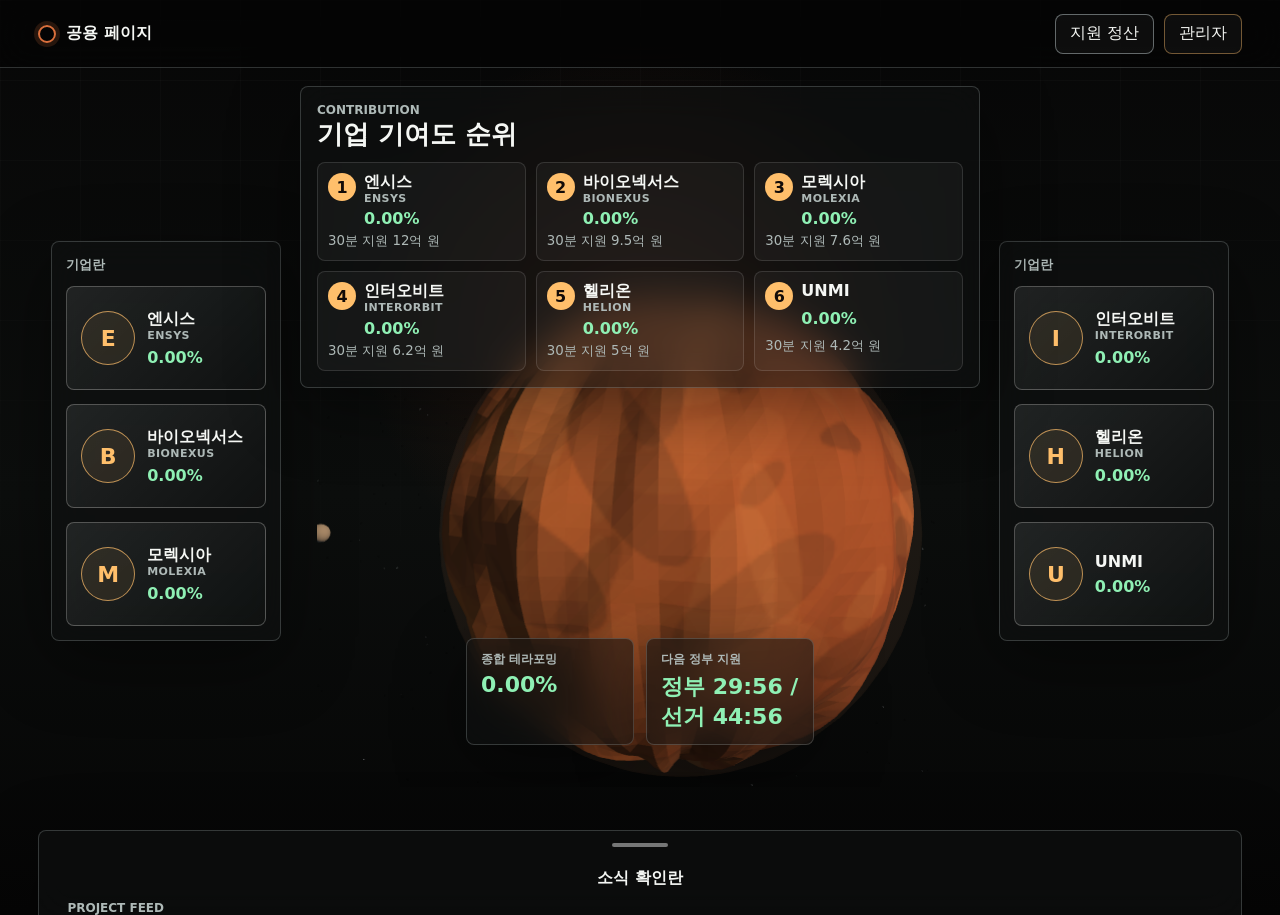
==== index.html @ 5e3fda95 "Add files via upload" ====
<!doctype html>
<html lang="ko">
  <head>
    <meta charset="utf-8" />
    <meta name="viewport" content="width=device-width, initial-scale=1" />
    <title>공용 페이지 | Mars Terraforming Commons</title>
    <link rel="icon" href="data:image/svg+xml,%3Csvg xmlns='http://www.w3.org/2000/svg' viewBox='0 0 64 64'%3E%3Ccircle cx='32' cy='32' r='22' fill='%23d96f3c'/%3E%3Ccircle cx='24' cy='24' r='5' fill='%235f241b' opacity='.8'/%3E%3Ccircle cx='42' cy='38' r='7' fill='%239d3e22' opacity='.75'/%3E%3C/svg%3E" />
    <link rel="stylesheet" href="./css/styles.css?v=9" />
    <script type="importmap">
      {
        "imports": {
          "three": "./vendor/three.module.js"
        }
      }
    </script>
  </head>
  <body class="public-page">
    <header class="top-bar">
      <a class="brand" href="./index.html" aria-label="공용 페이지로 이동">
        <span class="brand-mark"></span>
        <span>공용 페이지</span>
      </a>
      <div class="top-actions">
        <button class="ghost-button" id="settleGrantsButton" type="button">지원 정산</button>
        <a class="ghost-link admin-entry-link" href="./admin.html">관리자</a>
      </div>
    </header>

    <main class="public-shell">
      <section class="ranking-panel" aria-labelledby="rankingTitle">
        <div class="section-kicker">Contribution</div>
        <h1 id="rankingTitle">기업 기여도 순위</h1>
        <ol class="ranking-list" id="rankingList"></ol>
      </section>

      <aside class="company-rail company-rail-left" aria-label="왼쪽 기업란">
        <div class="rail-title">기업란</div>
        <div class="company-stack" id="leftCompanies"></div>
      </aside>

      <section class="mars-stage" aria-label="화성 3D 공전 화면">
        <canvas id="marsCanvas"></canvas>
        <div class="mars-readout" aria-live="polite">
          <div>
            <span>종합 테라포밍</span>
            <strong id="globalTerraforming">0.00%</strong>
          </div>
          <div>
            <span>다음 정부 지원</span>
            <strong id="nextGrantCountdown">30:00</strong>
          </div>
        </div>
      </section>

      <aside class="company-rail company-rail-right" aria-label="오른쪽 기업란">
        <div class="rail-title">기업란</div>
        <div class="company-stack" id="rightCompanies"></div>
      </aside>
    </main>

    <section class="news-drawer" id="newsDrawer" aria-expanded="false">
      <button class="drawer-handle" id="newsHandle" type="button" aria-controls="projectFeed">
        <span class="handle-line"></span>
        <span>소식 확인란</span>
      </button>
      <div class="news-body">
        <div class="news-heading">
          <div>
            <div class="section-kicker">Project Feed</div>
            <h2>시간대별 프로젝트</h2>
          </div>
          <span id="projectCount">0개</span>
        </div>
        <div class="project-feed" id="projectFeed"></div>
      </div>
    </section>

    <script type="module" src="./js/publicPage.js?v=23"></script>
  </body>
</html>
---- css/styles.css ----
:root {
  --bg: #050505;
  --panel: rgba(16, 18, 18, 0.58);
  --panel-strong: rgba(22, 24, 24, 0.86);
  --line: rgba(218, 232, 234, 0.2);
  --line-strong: rgba(218, 232, 234, 0.42);
  --text: #f5f7f4;
  --muted: #aeb9b7;
  --rust: #d96f3c;
  --amber: #ffbf6b;
  --cyan: #7dd8ff;
  --mint: #8ff0b4;
  --danger: #ff786f;
  --shadow: 0 20px 70px rgba(0, 0, 0, 0.44);
  color-scheme: dark;
  font-family:
    Inter, ui-sans-serif, system-ui, -apple-system, BlinkMacSystemFont, "Segoe UI", sans-serif;
}

* {
  box-sizing: border-box;
}

body {
  margin: 0;
  min-height: 100vh;
  color: var(--text);
  background:
    radial-gradient(circle at 50% 35%, rgba(169, 73, 36, 0.22), transparent 32%),
    linear-gradient(180deg, #070707 0%, #0c0e0d 54%, #050505 100%);
  overflow-x: hidden;
}

body::before {
  position: fixed;
  inset: 0;
  z-index: -1;
  pointer-events: none;
  content: "";
  background-image:
    linear-gradient(rgba(255, 255, 255, 0.04) 1px, transparent 1px),
    linear-gradient(90deg, rgba(255, 255, 255, 0.035) 1px, transparent 1px);
  background-size: 80px 80px;
  mask-image: linear-gradient(180deg, rgba(0, 0, 0, 0.65), transparent 80%);
}

a {
  color: inherit;
  text-decoration: none;
}

button,
input,
select,
textarea {
  font: inherit;
}

button {
  cursor: pointer;
}

.top-bar {
  position: fixed;
  top: 0;
  left: 0;
  right: 0;
  z-index: 30;
  display: flex;
  align-items: center;
  justify-content: space-between;
  height: 68px;
  padding: 0 clamp(18px, 3vw, 40px);
  border-bottom: 1px solid var(--line);
  background: rgba(5, 5, 5, 0.72);
  backdrop-filter: blur(18px);
}

.brand {
  display: inline-flex;
  align-items: center;
  gap: 10px;
  font-size: 16px;
  font-weight: 800;
  letter-spacing: 0;
}

.brand-mark {
  width: 18px;
  height: 18px;
  border: 2px solid var(--rust);
  border-radius: 50%;
  box-shadow: 0 0 0 4px rgba(217, 111, 60, 0.16);
}

.top-actions {
  display: flex;
  align-items: center;
  gap: 10px;
}

.ghost-button,
.ghost-link,
.primary-button {
  min-height: 40px;
  border-radius: 8px;
  padding: 0 14px;
  color: var(--text);
  border: 1px solid var(--line-strong);
  background: rgba(255, 255, 255, 0.04);
}

.ghost-link {
  display: inline-flex;
  align-items: center;
}

.primary-button {
  border-color: rgba(125, 216, 255, 0.56);
  color: #06100f;
  background: linear-gradient(135deg, var(--mint), var(--cyan));
  font-weight: 800;
}

.bonus-banner {
  margin: 10px 0 14px;
  padding: 12px 14px;
  border: 1px solid rgba(143, 240, 180, 0.38);
  border-radius: 8px;
  color: var(--mint);
  background: rgba(143, 240, 180, 0.08);
  font-weight: 800;
}

.admin-entry-link {
  border-color: rgba(255, 191, 107, 0.42);
}

.public-shell {
  position: relative;
  display: grid;
  grid-template-columns: minmax(170px, 230px) minmax(320px, 1fr) minmax(170px, 230px);
  gap: clamp(18px, 3vw, 36px);
  min-height: 100vh;
  padding: 96px clamp(16px, 4vw, 56px) 128px;
}

.mars-stage {
  position: relative;
  min-height: calc(100vh - 210px);
  overflow: hidden;
}

#marsCanvas {
  display: block;
  width: 100%;
  height: 100%;
  min-height: 560px;
}

.mars-readout {
  position: absolute;
  left: 50%;
  bottom: 42px;
  display: flex;
  gap: 12px;
  transform: translateX(-50%);
}

.mars-readout div,
.ranking-panel,
.company-rail,
.news-drawer,
.profile-panel,
.project-panel,
.promotion-panel,
.history-panel,
.evaluation-card,
.decision-card {
  border: 1px solid var(--line);
  background: var(--panel);
  box-shadow: var(--shadow);
  backdrop-filter: blur(18px);
}

.mars-readout div {
  min-width: 168px;
  border-radius: 8px;
  padding: 12px 14px;
}

.mars-readout span,
.section-kicker,
dt,
.project-form span,
.compact-label span {
  display: block;
  color: var(--muted);
  font-size: 12px;
  font-weight: 800;
  text-transform: uppercase;
  letter-spacing: 0;
}

.mars-readout strong {
  display: block;
  margin-top: 4px;
  color: var(--mint);
  font-size: 22px;
}

.ranking-panel {
  position: absolute;
  top: 86px;
  left: 50%;
  z-index: 3;
  width: min(680px, calc(100vw - 38px));
  border-radius: 8px;
  padding: 16px;
  transform: translateX(-50%);
}

.ranking-panel h1,
.news-heading h2,
.panel-heading h2,
.profile-copy h1 {
  margin: 3px 0 0;
  font-size: clamp(21px, 2vw, 28px);
  line-height: 1.1;
}

.ranking-list {
  display: grid;
  grid-template-columns: repeat(3, minmax(0, 1fr));
  gap: 10px;
  padding: 0;
  margin: 14px 0 0;
  list-style: none;
}

.ranking-list li {
  display: grid;
  grid-template-columns: auto 1fr;
  gap: 4px 8px;
  min-height: 74px;
  padding: 10px;
  border: 1px solid rgba(255, 255, 255, 0.12);
  border-radius: 8px;
  background: rgba(255, 255, 255, 0.04);
}

.rank-number {
  display: grid;
  grid-row: span 2;
  place-items: center;
  width: 28px;
  height: 28px;
  border-radius: 50%;
  color: #120b08;
  background: var(--amber);
  font-weight: 900;
}

.rank-name {
  min-width: 0;
  font-weight: 800;
}

.company-name-stack {
  display: grid;
  gap: 2px;
  min-width: 0;
  line-height: 1.12;
}

.company-name-ko,
.company-name-en {
  display: block;
  min-width: 0;
  overflow-wrap: anywhere;
}

.company-name-ko {
  color: var(--text);
  font-weight: 900;
}

.company-name-en {
  color: var(--muted);
  font-size: 11px;
  font-weight: 800;
  letter-spacing: 0.04em;
}

.ranking-list strong {
  color: var(--mint);
}

.ranking-list small {
  grid-column: 1 / -1;
  color: var(--muted);
}

.company-rail {
  align-self: center;
  border-radius: 8px;
  padding: 14px;
}

.rail-title {
  margin-bottom: 12px;
  color: var(--muted);
  font-size: 13px;
  font-weight: 900;
}

.company-stack {
  display: grid;
  gap: 14px;
}

.company-card {
  display: grid;
  grid-template-columns: 54px 1fr;
  gap: 12px;
  align-items: center;
  min-height: 104px;
  padding: 14px;
  border: 1px solid rgba(245, 247, 244, 0.26);
  border-radius: 8px;
  background:
    linear-gradient(135deg, rgba(255, 255, 255, 0.09), rgba(255, 255, 255, 0.015)),
    rgba(12, 13, 13, 0.32);
  transition:
    transform 180ms ease,
    border-color 180ms ease,
    background 180ms ease;
}

.company-card:hover,
.company-card:focus-visible {
  border-color: rgba(125, 216, 255, 0.7);
  background: rgba(125, 216, 255, 0.1);
  transform: translateY(-2px);
}

.company-card-mark,
.company-logo {
  display: grid;
  place-items: center;
  border: 1px solid rgba(255, 191, 107, 0.7);
  color: var(--amber);
  background: rgba(255, 191, 107, 0.08);
  font-weight: 900;
}

.company-card-mark {
  width: 54px;
  height: 54px;
  border-radius: 50%;
  font-size: 22px;
}

.company-card strong {
  margin-bottom: 6px;
}

.company-card em {
  display: block;
  color: var(--mint);
  font-style: normal;
  font-weight: 800;
}

.feed-company-name .company-name-stack,
.feed-company-name .company-name-ko,
.feed-company-name .company-name-en {
  display: inline;
}

.news-drawer {
  position: fixed;
  left: clamp(12px, 3vw, 40px);
  right: clamp(12px, 3vw, 40px);
  bottom: 0;
  z-index: 35;
  height: min(62vh, 620px);
  border-bottom: 0;
  border-radius: 8px 8px 0 0;
  transform: translateY(calc(100% - 70px));
  transition: transform 260ms ease;
}

.news-drawer.is-open {
  transform: translateY(0);
}

.drawer-handle {
  display: grid;
  place-items: center;
  width: 100%;
  height: 70px;
  border: 0;
  color: var(--text);
  background: transparent;
  font-weight: 900;
}

.handle-line {
  width: 56px;
  height: 4px;
  border-radius: 999px;
  background: rgba(255, 255, 255, 0.44);
}

.news-body {
  height: calc(100% - 70px);
  overflow: auto;
  padding: 0 clamp(16px, 3vw, 28px) 26px;
}

.news-heading,
.panel-heading {
  display: flex;
  align-items: center;
  justify-content: space-between;
  gap: 16px;
  margin-bottom: 16px;
}

.news-heading span,
#saveStatus {
  color: var(--cyan);
  font-weight: 900;
}

.project-feed {
  display: grid;
  gap: 10px;
}

.feed-item,
.history-item {
  display: grid;
  grid-template-columns: 92px 1fr minmax(220px, 0.45fr);
  gap: 14px;
  align-items: center;
  padding: 14px;
  border: 1px solid rgba(255, 255, 255, 0.12);
  border-radius: 8px;
  background: rgba(255, 255, 255, 0.045);
}

.feed-item time,
.history-item time {
  color: var(--amber);
  font-weight: 900;
}

.feed-item h3,
.history-item h3 {
  margin: 0 0 4px;
  font-size: 17px;
}

.feed-item p,
.history-item p,
.profile-copy p,
.ai-judgement,
.global-note {
  margin: 0;
  color: var(--muted);
  line-height: 1.55;
}

.feed-item dl,
.history-item dl {
  display: grid;
  grid-template-columns: repeat(2, minmax(0, 1fr));
  gap: 8px;
  margin: 0;
}

.feed-item dd,
.history-item dd,
.stat-grid dd {
  margin: 4px 0 0;
  color: var(--text);
  font-weight: 900;
}

.detail-shell {
  display: grid;
  grid-template-columns: minmax(220px, 0.78fr) minmax(420px, 1.45fr) minmax(260px, 0.9fr);
  grid-template-areas:
    "profile project promotion"
    "history history history";
  gap: 20px;
  min-height: 100vh;
  padding: 96px clamp(16px, 3vw, 40px) 40px;
}

.profile-panel,
.project-panel,
.promotion-panel,
.history-panel {
  border-radius: 8px;
  padding: 20px;
}

.profile-panel {
  grid-area: profile;
}

.project-panel {
  grid-area: project;
}

.promotion-panel {
  grid-area: promotion;
}

.history-panel {
  grid-area: history;
}

.company-logo {
  width: 86px;
  height: 86px;
  margin-bottom: 18px;
  border-radius: 50%;
  font-size: 34px;
}

.stat-grid {
  display: grid;
  grid-template-columns: 1fr;
  gap: 12px;
  margin: 22px 0 0;
}

.stat-grid div,
.funding-summary,
.target-row,
.age-row {
  padding: 12px;
  border: 1px solid rgba(255, 255, 255, 0.1);
  border-radius: 8px;
  background: rgba(255, 255, 255, 0.04);
}

.project-form {
  display: grid;
  grid-template-columns: repeat(2, minmax(0, 1fr));
  gap: 14px;
}

.project-form label,
.compact-label {
  display: grid;
  gap: 7px;
}

.full-row {
  grid-column: 1 / -1;
}

input,
select,
textarea {
  width: 100%;
  border: 1px solid var(--line);
  border-radius: 8px;
  padding: 12px;
  color: var(--text);
  background: rgba(0, 0, 0, 0.26);
  outline: none;
}

textarea {
  resize: vertical;
}

input:focus,
select:focus,
textarea:focus {
  border-color: rgba(125, 216, 255, 0.75);
  box-shadow: 0 0 0 3px rgba(125, 216, 255, 0.12);
}

.evaluation-card,
.decision-card {
  margin-top: 16px;
  border-radius: 8px;
  padding: 16px;
}

.evaluation-grid {
  display: grid;
  grid-template-columns: repeat(auto-fit, minmax(128px, 1fr));
  gap: 10px;
  margin-bottom: 14px;
}

.evaluation-label {
  margin-bottom: 10px;
  color: var(--cyan);
  font-size: 13px;
  font-weight: 900;
}

.evaluation-grid div {
  padding: 12px;
  border-radius: 8px;
  background: rgba(255, 255, 255, 0.05);
}

.evaluation-grid span {
  color: var(--muted);
  font-size: 12px;
  font-weight: 800;
}

.evaluation-grid strong {
  display: block;
  margin-top: 5px;
  color: var(--mint);
  font-size: 20px;
}

strong.impact-value.impact-positive,
dd.impact-value.impact-positive {
  color: var(--mint);
}

strong.impact-value.impact-negative,
dd.impact-value.impact-negative {
  color: var(--danger);
}

strong.impact-value.impact-neutral,
dd.impact-value.impact-neutral {
  color: var(--muted);
}

.risk-value {
  color: var(--danger);
}

.method-assessment {
  display: grid;
  grid-template-columns: repeat(2, minmax(0, 1fr));
  gap: 10px;
  margin-bottom: 12px;
}

.method-assessment div,
.project-breakdown p {
  border: 1px solid rgba(255, 255, 255, 0.08);
  border-radius: 8px;
  background: rgba(255, 255, 255, 0.035);
}

.method-assessment div {
  padding: 10px 12px;
}

.method-assessment span,
.project-breakdown strong {
  display: block;
  color: var(--muted);
  font-size: 12px;
  font-weight: 900;
}

.method-assessment strong {
  display: block;
  margin-top: 4px;
  color: var(--mint);
}

.project-breakdown {
  display: grid;
  gap: 7px;
  margin-top: 10px;
}

.project-breakdown p {
  margin: 0;
  padding: 9px 10px;
  color: var(--text);
}

.outcome-banner {
  margin-bottom: 12px;
  padding: 10px 12px;
  border: 1px solid rgba(143, 240, 180, 0.32);
  border-radius: 8px;
  color: var(--mint);
  background: rgba(143, 240, 180, 0.07);
  font-weight: 900;
}

.outcome-banner.project-failed {
  border-color: rgba(255, 120, 111, 0.42);
  color: var(--danger);
  background: rgba(255, 120, 111, 0.08);
}

.project-outcome-text {
  display: inline-block;
  margin-bottom: 4px;
  color: var(--mint);
  font-size: 13px;
}

.project-failed {
  border-color: rgba(255, 120, 111, 0.5);
}

.project-failed h3,
.project-failed .project-outcome-text {
  color: var(--danger);
}

.project-failed p {
  color: #ffc0bb;
}

.evaluation-grid .is-negative strong,
.target-row.is-negative strong {
  color: var(--danger);
}

.target-row.is-negative {
  border-color: rgba(255, 120, 111, 0.28);
  background: rgba(255, 120, 111, 0.06);
}

.target-row.is-neutral strong {
  color: var(--muted);
}

.targets-list {
  display: grid;
  gap: 8px;
  margin-top: 16px;
}

.target-row,
.age-row {
  display: grid;
  grid-template-columns: 1fr 1.2fr auto;
  gap: 12px;
  align-items: center;
}

.target-row em,
.age-row em {
  color: var(--muted);
  font-style: normal;
}

.target-row strong,
.age-row strong,
.age-total {
  color: var(--mint);
}

.target-head,
.age-head {
  background: rgba(125, 216, 255, 0.08);
  font-weight: 900;
}

.global-note {
  margin-top: 12px;
}

.decision-card {
  display: flex;
  align-items: center;
  justify-content: space-between;
  gap: 16px;
  border-color: rgba(255, 120, 111, 0.48);
}

.decision-card h3 {
  margin: 0 0 6px;
  color: var(--danger);
}

.decision-actions {
  display: flex;
  gap: 8px;
  flex-shrink: 0;
}

.danger-button {
  border-color: rgba(255, 120, 111, 0.55);
  color: var(--danger);
}

.danger-primary {
  border-color: rgba(255, 120, 111, 0.7);
  background: linear-gradient(135deg, #ffb1a9, #ff786f);
}

.is-hidden {
  display: none;
}

.funding-summary {
  display: flex;
  justify-content: space-between;
  gap: 12px;
  margin-bottom: 14px;
}

.funding-summary strong {
  color: var(--amber);
}

.promotion-panel .primary-button {
  width: 100%;
  margin: 12px 0;
}

.collaboration-box {
  display: grid;
  gap: 12px;
  margin-top: 20px;
  padding-top: 18px;
  border-top: 1px solid rgba(255, 255, 255, 0.12);
}

.politics-box {
  display: grid;
  gap: 12px;
  margin-top: 20px;
  padding-top: 18px;
  border-top: 1px solid rgba(255, 255, 255, 0.12);
}

.compact-heading {
  margin-bottom: 0;
}

.collaboration-form,
.offer-list,
.seat-list,
.government-actions {
  display: grid;
  gap: 10px;
}

.collaboration-summary,
.offer-item,
.politics-summary div,
.seat-row {
  padding: 12px;
  border: 1px solid rgba(255, 255, 255, 0.1);
  border-radius: 8px;
  background: rgba(255, 255, 255, 0.04);
}

.politics-summary {
  display: grid;
  grid-template-columns: repeat(2, minmax(0, 1fr));
  gap: 8px;
}

.politics-summary span,
.seat-row span,
.seat-row em {
  color: var(--muted);
}

.politics-summary strong,
.seat-row strong {
  display: block;
  margin-top: 4px;
  color: var(--mint);
}

.seat-row {
  display: grid;
  grid-template-columns: 1fr auto auto;
  gap: 8px;
  align-items: center;
}

.seat-row em {
  font-style: normal;
}

.power-map {
  display: grid;
  gap: 10px;
  padding: 12px;
  border: 1px solid rgba(125, 216, 255, 0.18);
  border-radius: 8px;
  background: rgba(125, 216, 255, 0.045);
}

.power-map-head {
  display: flex;
  align-items: center;
  justify-content: space-between;
  gap: 10px;
}

.power-map-head span {
  color: var(--muted);
  font-size: 12px;
  font-weight: 900;
}

.power-map-head strong {
  color: var(--cyan);
}

.power-map-grid {
  display: grid;
  grid-template-columns: repeat(10, minmax(0, 1fr));
  gap: 4px;
}

.power-seat,
.power-dot {
  display: block;
  border: 1px solid rgba(255, 255, 255, 0.16);
  border-radius: 3px;
  background: rgba(255, 255, 255, 0.12);
}

.power-seat {
  aspect-ratio: 1;
  min-width: 0;
}

.power-dot {
  width: 12px;
  height: 12px;
  flex: 0 0 auto;
}

.power-seat-1 {
  background: #7dd8ff;
}

.power-seat-2 {
  background: #8ff0b4;
}

.power-seat-3 {
  background: #ffbf6b;
}

.power-seat-4 {
  background: #ff786f;
}

.power-seat-5 {
  background: #d7f36b;
}

.power-seat-6 {
  background: #b7a8ff;
}

.power-seat-independent {
  background: rgba(255, 255, 255, 0.28);
}

.power-seat-empty {
  background: rgba(255, 255, 255, 0.06);
}

.power-map-legend {
  display: grid;
  gap: 7px;
}

.power-legend-row {
  display: flex;
  align-items: center;
  gap: 7px;
  min-width: 0;
  color: var(--muted);
  font-size: 12px;
}

.power-legend-row strong {
  color: var(--text);
}

.power-legend-row small {
  margin-left: auto;
  color: var(--muted);
}

.power-badge {
  border-radius: 999px;
  padding: 3px 7px;
  font-size: 11px;
  font-style: normal;
  font-weight: 900;
}

.chair-badge {
  color: #120b08;
  background: var(--amber);
}

.vice-badge {
  color: #041110;
  background: var(--cyan);
}

.collaboration-summary strong,
.offer-item strong {
  display: block;
  margin-bottom: 5px;
  color: var(--mint);
}

.collaboration-summary span,
.offer-item span {
  color: var(--muted);
  line-height: 1.45;
}

.offer-item.accepted strong {
  color: var(--cyan);
}

.offer-item.declined strong,
.offer-item.failed strong {
  color: var(--danger);
}

.offer-actions {
  display: grid;
  grid-template-columns: 1fr 1fr;
  gap: 8px;
  margin-top: 10px;
}

.small-empty {
  min-height: 72px;
}

.age-table {
  display: grid;
  gap: 8px;
}

.age-total {
  padding: 12px 2px 0;
  font-weight: 900;
  text-align: right;
}

.project-history {
  display: grid;
  gap: 10px;
}

.empty-state {
  display: grid;
  min-height: 120px;
  place-items: center;
  padding: 20px;
  border: 1px dashed rgba(255, 255, 255, 0.2);
  border-radius: 8px;
  color: var(--muted);
  text-align: center;
}

.admin-shell {
  min-height: 100vh;
  padding: 104px clamp(16px, 4vw, 56px) 44px;
}

.admin-login-panel,
.admin-dashboard,
.admin-company-card,
.admin-reset-panel {
  border: 1px solid var(--line);
  border-radius: 8px;
  background: var(--panel);
  box-shadow: var(--shadow);
  backdrop-filter: blur(18px);
}

.admin-login-panel {
  width: min(520px, 100%);
  margin: 12vh auto 0;
  padding: 24px;
}

.admin-login-panel h1,
.admin-dashboard-heading h1,
.admin-reset-panel h2 {
  margin: 4px 0 18px;
  line-height: 1.1;
}

.admin-login-form {
  display: grid;
  gap: 14px;
}

.admin-login-form label {
  display: grid;
  gap: 8px;
}

.admin-login-form span {
  color: var(--muted);
  font-size: 12px;
  font-weight: 800;
}

.admin-message {
  min-height: 24px;
  margin: 12px 0 0;
  color: var(--danger);
}

.admin-dashboard {
  padding: 22px;
}

.admin-dashboard-heading {
  display: flex;
  align-items: center;
  justify-content: space-between;
  gap: 16px;
  margin-bottom: 18px;
}

.admin-summary {
  display: grid;
  grid-template-columns: repeat(3, minmax(0, 1fr));
  gap: 12px;
  margin-bottom: 18px;
}

.admin-summary div,
.admin-company-stats div {
  padding: 12px;
  border: 1px solid rgba(255, 255, 255, 0.1);
  border-radius: 8px;
  background: rgba(255, 255, 255, 0.045);
}

.admin-summary span {
  display: block;
  color: var(--muted);
  font-size: 12px;
  font-weight: 800;
}

.admin-summary strong {
  display: block;
  margin-top: 5px;
  color: var(--mint);
  font-size: 22px;
}

.admin-company-list {
  display: grid;
  gap: 14px;
}

.admin-company-card {
  padding: 18px;
}

.admin-company-head {
  display: flex;
  align-items: center;
  gap: 14px;
  margin-bottom: 14px;
}

.admin-company-head h2 {
  margin: 0 0 4px;
}

.admin-company-head p,
.admin-project-item p,
.admin-reset-panel p {
  margin: 0;
  color: var(--muted);
  line-height: 1.55;
}

.admin-company-stats {
  display: grid;
  grid-template-columns: repeat(4, minmax(0, 1fr));
  gap: 10px;
  margin: 0 0 14px;
}

.admin-project-list {
  display: grid;
  gap: 10px;
}

.admin-project-item {
  display: grid;
  grid-template-columns: minmax(220px, 1fr) minmax(360px, 0.9fr);
  gap: 12px 18px;
  padding: 14px;
  border: 1px solid rgba(255, 255, 255, 0.12);
  border-radius: 8px;
  background: rgba(255, 255, 255, 0.04);
}

.admin-project-item time {
  color: var(--amber);
  font-weight: 900;
}

.admin-project-item h3 {
  margin: 5px 0 4px;
}

.admin-project-item dl {
  display: grid;
  grid-template-columns: repeat(4, minmax(0, 1fr));
  gap: 8px;
  margin: 0;
}

.admin-project-item dd {
  margin: 4px 0 0;
  font-weight: 900;
}

.admin-project-effect {
  grid-column: 1 / -1;
}

.admin-reset-panel {
  display: grid;
  grid-template-columns: 1fr auto;
  gap: 16px;
  align-items: center;
  margin-top: 18px;
  padding: 18px;
  border-color: rgba(255, 120, 111, 0.28);
}

.admin-confirm {
  grid-column: 1 / -1;
  display: flex;
  align-items: center;
  justify-content: space-between;
  gap: 16px;
  padding: 14px;
  border: 1px solid rgba(255, 120, 111, 0.38);
  border-radius: 8px;
  background: rgba(255, 120, 111, 0.07);
}

.admin-dashboard.is-hidden,
.admin-confirm.is-hidden,
.admin-login-panel.is-hidden {
  display: none;
}

@media (max-width: 1080px) {
  .public-shell {
    grid-template-columns: 1fr;
    padding-bottom: 150px;
  }

  .company-rail {
    align-self: stretch;
  }

  .company-stack {
    grid-template-columns: repeat(3, minmax(0, 1fr));
  }

  .company-rail-left {
    order: 2;
  }

  .mars-stage {
    order: 1;
    min-height: 620px;
  }

  .company-rail-right {
    order: 3;
  }

  .detail-shell {
    grid-template-columns: 1fr 1fr;
    grid-template-areas:
      "profile promotion"
      "project project"
      "history history";
  }

  .admin-company-stats,
  .admin-summary,
  .admin-project-item dl {
    grid-template-columns: repeat(2, minmax(0, 1fr));
  }

  .admin-project-item {
    grid-template-columns: 1fr;
  }
}

@media (max-width: 760px) {
  .top-bar {
    height: auto;
    min-height: 66px;
    gap: 10px;
    padding-top: 10px;
    padding-bottom: 10px;
  }

  .top-actions {
    flex-wrap: wrap;
    justify-content: flex-end;
  }

  .ranking-panel {
    top: 88px;
  }

  .ranking-list,
  .company-stack,
  .evaluation-grid,
  .project-form {
    grid-template-columns: 1fr;
  }

  .public-shell {
    padding-top: 112px;
  }

  .mars-stage {
    min-height: 560px;
  }

  #marsCanvas {
    min-height: 520px;
  }

  .mars-readout {
    width: calc(100% - 20px);
    flex-direction: column;
    bottom: 24px;
  }

  .feed-item,
  .history-item {
    grid-template-columns: 1fr;
  }

  .feed-item dl,
  .history-item dl {
    grid-template-columns: 1fr 1fr;
  }

  .detail-shell {
    grid-template-columns: 1fr;
    grid-template-areas:
      "profile"
      "project"
      "promotion"
      "history";
    padding-top: 112px;
  }

  .target-row,
  .age-row {
    grid-template-columns: 1fr;
  }

  .decision-card {
    align-items: stretch;
    flex-direction: column;
  }

  .decision-actions {
    flex-direction: column;
  }

  .admin-dashboard-heading,
  .admin-reset-panel,
  .admin-confirm {
    align-items: stretch;
    grid-template-columns: 1fr;
    flex-direction: column;
  }

  .admin-summary,
  .admin-company-stats,
  .admin-project-item dl {
    grid-template-columns: 1fr;
  }
}
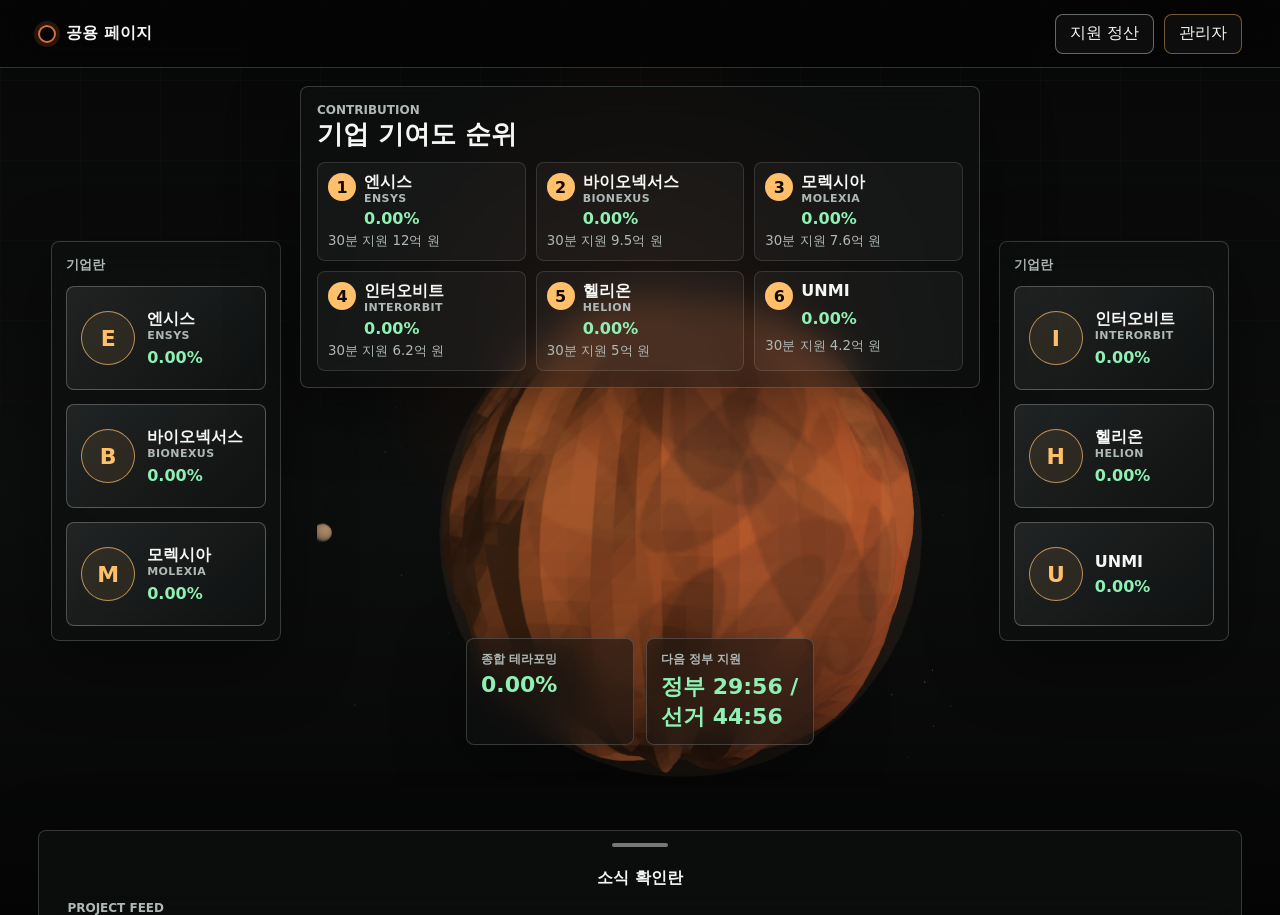
==== commit ba96012c: "Add files via upload" ====
--- a/index.html
+++ b/index.html
@@ -5,7 +5,7 @@
     <meta name="viewport" content="width=device-width, initial-scale=1" />
     <title>공용 페이지 | Mars Terraforming Commons</title>
     <link rel="icon" href="data:image/svg+xml,%3Csvg xmlns='http://www.w3.org/2000/svg' viewBox='0 0 64 64'%3E%3Ccircle cx='32' cy='32' r='22' fill='%23d96f3c'/%3E%3Ccircle cx='24' cy='24' r='5' fill='%235f241b' opacity='.8'/%3E%3Ccircle cx='42' cy='38' r='7' fill='%239d3e22' opacity='.75'/%3E%3C/svg%3E" />
-    <link rel="stylesheet" href="./css/styles.css?v=9" />
+    <link rel="stylesheet" href="./css/styles.css?v=14" />
     <script type="importmap">
       {
         "imports": {
@@ -75,6 +75,6 @@
       </div>
     </section>
 
-    <script type="module" src="./js/publicPage.js?v=23"></script>
+    <script type="module" src="./js/publicPage.js?v=29"></script>
   </body>
 </html>
--- a/css/styles.css
+++ b/css/styles.css
@@ -76,6 +76,38 @@
   backdrop-filter: blur(18px);
 }
 
+.cute-heeju-banner {
+  position: fixed;
+  top: 0;
+  left: 0;
+  right: 0;
+  z-index: 40;
+  display: grid;
+  place-items: center;
+  min-height: 34px;
+  border-bottom: 1px solid rgba(255, 191, 107, 0.42);
+  color: #120b08;
+  background: linear-gradient(135deg, var(--amber), var(--mint));
+  font-weight: 900;
+}
+
+.has-cute-heeju-banner .top-bar {
+  top: 34px;
+}
+
+.has-cute-heeju-banner .public-shell,
+.has-cute-heeju-banner .detail-shell {
+  padding-top: calc(96px + 34px);
+}
+
+.has-cute-heeju-banner .admin-shell {
+  padding-top: calc(104px + 34px);
+}
+
+.has-cute-heeju-banner .ranking-panel {
+  top: calc(86px + 34px);
+}
+
 .brand {
   display: inline-flex;
   align-items: center;
@@ -451,6 +483,11 @@
   background: rgba(255, 255, 255, 0.045);
 }
 
+.pending-project {
+  border-color: rgba(255, 191, 107, 0.44);
+  background: rgba(255, 191, 107, 0.07);
+}
+
 .feed-item time,
 .history-item time {
   color: var(--amber);
@@ -747,6 +784,90 @@
   margin-top: 16px;
 }
 
+.resource-list {
+  display: grid;
+  gap: 8px;
+  margin: 16px 0;
+}
+
+.compact-resource-list {
+  margin: 12px 0 0;
+}
+
+.resource-row {
+  display: grid;
+  grid-template-columns: 1fr auto auto;
+  gap: 12px;
+  align-items: center;
+  padding: 10px 12px;
+  border: 1px solid rgba(255, 255, 255, 0.1);
+  border-radius: 8px;
+  background: rgba(255, 255, 255, 0.04);
+}
+
+.resource-row strong {
+  color: var(--mint);
+}
+
+.resource-row em {
+  color: var(--muted);
+  font-style: normal;
+}
+
+.resource-head {
+  background: rgba(125, 216, 255, 0.08);
+  font-weight: 900;
+}
+
+.resource-total {
+  color: var(--amber);
+  font-weight: 900;
+}
+
+.pending-resource-row {
+  display: grid;
+  grid-template-columns: 1fr minmax(220px, auto);
+  gap: 12px;
+  align-items: center;
+  padding: 12px;
+  border: 1px solid rgba(255, 255, 255, 0.11);
+  border-radius: 8px;
+  background: rgba(255, 255, 255, 0.04);
+}
+
+.pending-resource-row strong,
+.pending-resource-row span,
+.pending-resource-row small {
+  display: block;
+}
+
+.pending-resource-row span {
+  margin-top: 4px;
+  color: var(--muted);
+  font-size: 13px;
+}
+
+.pending-resource-row small {
+  margin-top: 6px;
+  color: var(--amber);
+  line-height: 1.45;
+}
+
+.resource-actions {
+  display: grid;
+  gap: 8px;
+}
+
+.resource-ready {
+  color: var(--mint);
+  font-weight: 900;
+  text-align: right;
+}
+
+.pending-action .primary-button {
+  width: 100%;
+}
+
 .target-row,
 .age-row {
   display: grid;
@@ -1141,6 +1262,12 @@
   margin-bottom: 18px;
 }
 
+.admin-top-actions {
+  display: flex;
+  align-items: center;
+  gap: 10px;
+}
+
 .admin-summary {
   display: grid;
   grid-template-columns: repeat(3, minmax(0, 1fr));
@@ -1271,6 +1398,176 @@
 .admin-confirm.is-hidden,
 .admin-login-panel.is-hidden {
   display: none;
+}
+
+.results-shell {
+  min-height: 100vh;
+  padding: 104px clamp(16px, 4vw, 56px) 48px;
+}
+
+.results-hero,
+.results-panel {
+  border: 1px solid var(--line);
+  border-radius: 8px;
+  background: var(--panel);
+  box-shadow: var(--shadow);
+  backdrop-filter: blur(18px);
+}
+
+.results-hero {
+  display: grid;
+  grid-template-columns: minmax(220px, 0.7fr) minmax(0, 1.3fr);
+  gap: 20px;
+  align-items: end;
+  padding: 24px;
+}
+
+.results-hero h1 {
+  margin: 4px 0 0;
+  font-size: clamp(30px, 4vw, 52px);
+  line-height: 1;
+}
+
+.results-summary,
+.politics-result-summary {
+  display: grid;
+  grid-template-columns: repeat(auto-fit, minmax(150px, 1fr));
+  gap: 10px;
+}
+
+.results-summary div,
+.politics-result-summary div,
+.final-rank-card,
+.result-project-card,
+.politics-chart-row {
+  border: 1px solid rgba(255, 255, 255, 0.11);
+  border-radius: 8px;
+  background: rgba(255, 255, 255, 0.045);
+}
+
+.results-summary div,
+.politics-result-summary div {
+  padding: 12px;
+}
+
+.results-summary span,
+.politics-result-summary span {
+  display: block;
+  color: var(--muted);
+  font-size: 12px;
+  font-weight: 800;
+}
+
+.results-summary strong,
+.politics-result-summary strong {
+  display: block;
+  margin-top: 5px;
+  font-size: 18px;
+}
+
+.results-panel {
+  margin-top: 18px;
+  padding: 20px;
+}
+
+.results-grid {
+  display: grid;
+  grid-template-columns: repeat(2, minmax(0, 1fr));
+  gap: 18px;
+}
+
+.final-ranking,
+.result-project-list,
+.politics-chart {
+  display: grid;
+  gap: 10px;
+}
+
+.final-rank-card {
+  display: grid;
+  grid-template-columns: auto 1fr auto;
+  gap: 14px;
+  align-items: center;
+  padding: 14px;
+}
+
+.final-rank-card h3,
+.result-project-card h3 {
+  margin: 0;
+}
+
+.final-rank-card p,
+.result-project-card p {
+  margin: 5px 0 0;
+  color: var(--muted);
+}
+
+.result-project-card {
+  display: grid;
+  grid-template-columns: 1fr minmax(210px, 0.56fr);
+  gap: 12px;
+  padding: 14px;
+}
+
+.result-project-card time {
+  color: var(--amber);
+  font-weight: 900;
+}
+
+.result-project-card dl {
+  display: grid;
+  grid-template-columns: repeat(2, minmax(0, 1fr));
+  gap: 8px;
+  margin: 0;
+}
+
+.result-project-card dd {
+  margin: 4px 0 0;
+  font-weight: 900;
+}
+
+.politics-result-summary {
+  margin-bottom: 14px;
+}
+
+.politics-chart-row {
+  padding: 14px;
+}
+
+.politics-chart-head,
+.seat-bar-line {
+  display: grid;
+  grid-template-columns: minmax(88px, 0.22fr) 1fr auto;
+  gap: 10px;
+  align-items: center;
+}
+
+.politics-chart-head {
+  margin-bottom: 10px;
+}
+
+.politics-chart-head span,
+.seat-bar-line span {
+  color: var(--muted);
+}
+
+.seat-bars {
+  display: grid;
+  gap: 8px;
+}
+
+.seat-bar-track {
+  height: 12px;
+  overflow: hidden;
+  border-radius: 999px;
+  background: rgba(255, 255, 255, 0.08);
+}
+
+.seat-bar-track i {
+  display: block;
+  height: 100%;
+  min-width: 3px;
+  border-radius: inherit;
 }
 
 @media (max-width: 1080px) {
@@ -1315,6 +1612,12 @@
   }
 
   .admin-project-item {
+    grid-template-columns: 1fr;
+  }
+
+  .results-hero,
+  .results-grid,
+  .result-project-card {
     grid-template-columns: 1fr;
   }
 }
@@ -1340,12 +1643,19 @@
   .ranking-list,
   .company-stack,
   .evaluation-grid,
+  .pending-resource-row,
   .project-form {
     grid-template-columns: 1fr;
   }
 
   .public-shell {
     padding-top: 112px;
+  }
+
+  .has-cute-heeju-banner .public-shell,
+  .has-cute-heeju-banner .detail-shell,
+  .has-cute-heeju-banner .admin-shell {
+    padding-top: calc(112px + 34px);
   }
 
   .mars-stage {
@@ -1409,4 +1719,14 @@
   .admin-project-item dl {
     grid-template-columns: 1fr;
   }
-}
+
+  .results-shell {
+    padding-top: 112px;
+  }
+
+  .final-rank-card,
+  .politics-chart-head,
+  .seat-bar-line {
+    grid-template-columns: 1fr;
+  }
+}
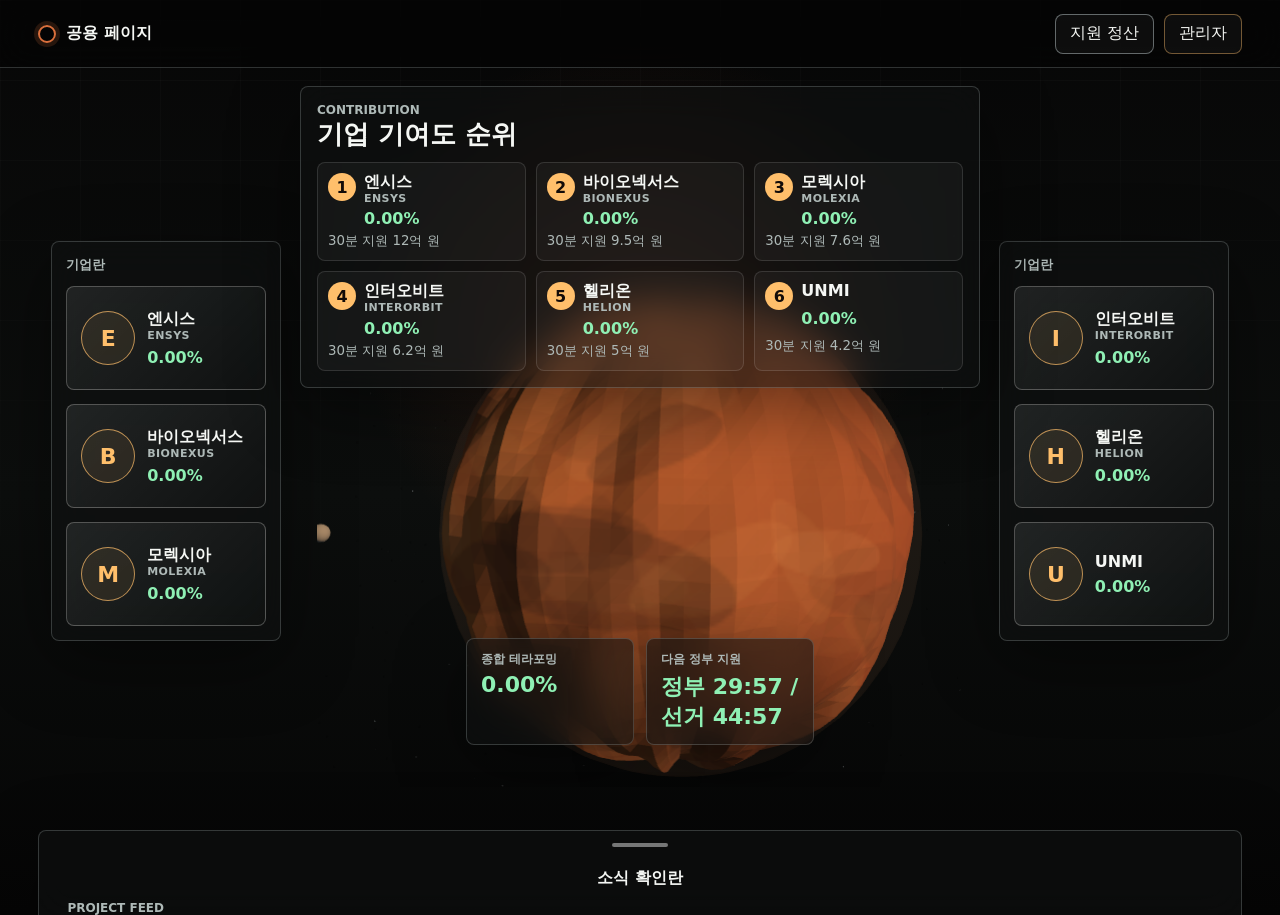
==== commit 3bccbd39: "Add files via upload" ====
--- a/index.html
+++ b/index.html
@@ -5,7 +5,7 @@
     <meta name="viewport" content="width=device-width, initial-scale=1" />
     <title>공용 페이지 | Mars Terraforming Commons</title>
     <link rel="icon" href="data:image/svg+xml,%3Csvg xmlns='http://www.w3.org/2000/svg' viewBox='0 0 64 64'%3E%3Ccircle cx='32' cy='32' r='22' fill='%23d96f3c'/%3E%3Ccircle cx='24' cy='24' r='5' fill='%235f241b' opacity='.8'/%3E%3Ccircle cx='42' cy='38' r='7' fill='%239d3e22' opacity='.75'/%3E%3C/svg%3E" />
-    <link rel="stylesheet" href="./css/styles.css?v=14" />
+    <link rel="stylesheet" href="./css/styles.css?v=15" />
     <script type="importmap">
       {
         "imports": {
--- a/css/styles.css
+++ b/css/styles.css
@@ -484,8 +484,15 @@
 }
 
 .pending-project {
+  grid-template-columns: minmax(0, 1fr);
+  align-items: stretch;
   border-color: rgba(255, 191, 107, 0.44);
   background: rgba(255, 191, 107, 0.07);
+}
+
+.pending-project > div,
+.pending-project dl {
+  min-width: 0;
 }
 
 .feed-item time,
@@ -826,13 +833,17 @@
 
 .pending-resource-row {
   display: grid;
-  grid-template-columns: 1fr minmax(220px, auto);
+  grid-template-columns: minmax(0, 1fr) minmax(180px, 240px);
   gap: 12px;
   align-items: center;
   padding: 12px;
   border: 1px solid rgba(255, 255, 255, 0.11);
   border-radius: 8px;
   background: rgba(255, 255, 255, 0.04);
+}
+
+.pending-resource-row > div {
+  min-width: 0;
 }
 
 .pending-resource-row strong,
@@ -856,6 +867,18 @@
 .resource-actions {
   display: grid;
   gap: 8px;
+  min-width: 0;
+}
+
+.resource-actions .ghost-button,
+.resource-actions .primary-button {
+  width: 100%;
+  min-width: 0;
+  height: auto;
+  min-height: 38px;
+  white-space: normal;
+  overflow-wrap: anywhere;
+  line-height: 1.25;
 }
 
 .resource-ready {
@@ -866,6 +889,13 @@
 
 .pending-action .primary-button {
   width: 100%;
+  height: auto;
+  white-space: normal;
+  overflow-wrap: anywhere;
+}
+
+.pending-action {
+  grid-column: 1 / -1;
 }
 
 .target-row,
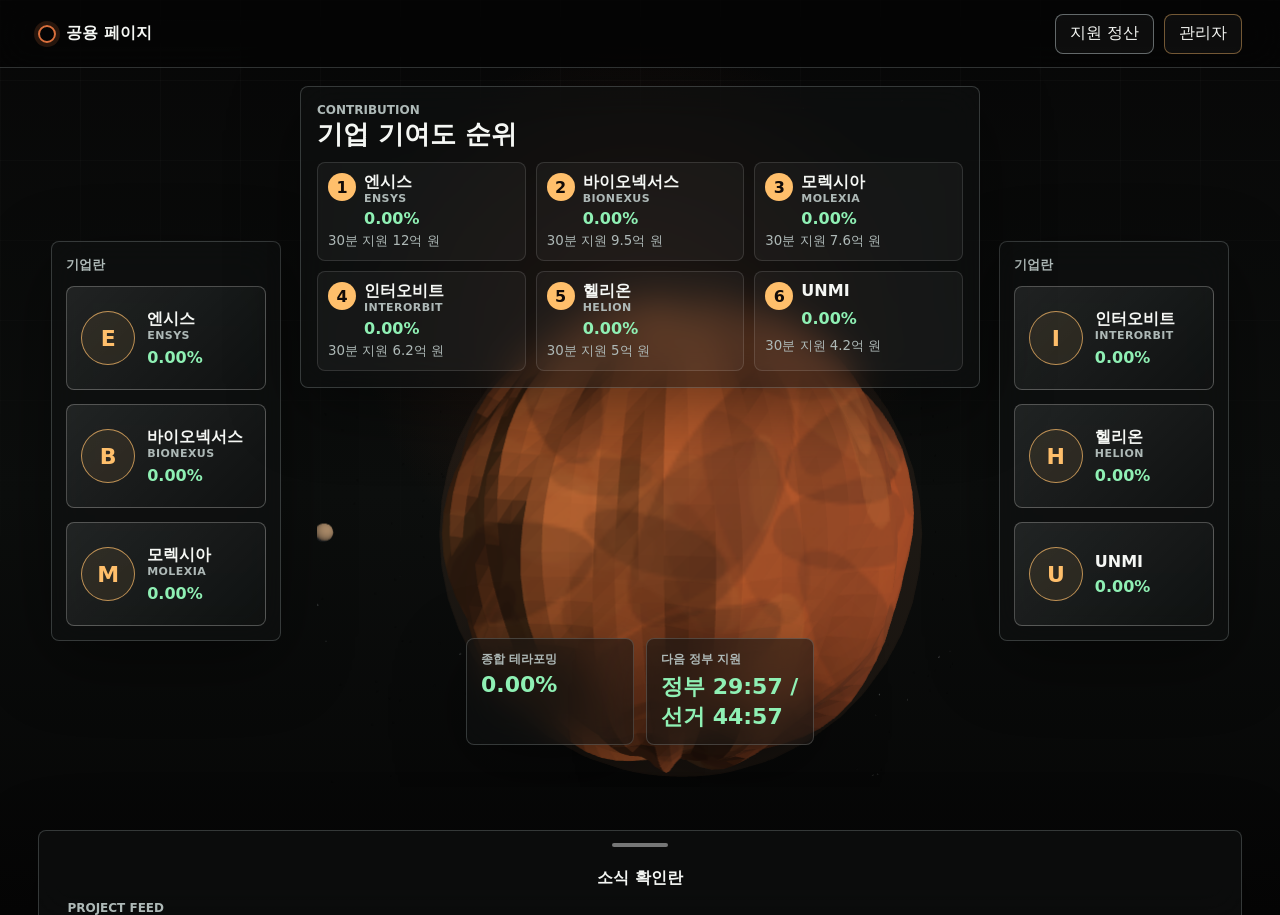
==== commit 8f29903b: "Add files via upload" ====
--- a/index.html
+++ b/index.html
@@ -5,7 +5,7 @@
     <meta name="viewport" content="width=device-width, initial-scale=1" />
     <title>공용 페이지 | Mars Terraforming Commons</title>
     <link rel="icon" href="data:image/svg+xml,%3Csvg xmlns='http://www.w3.org/2000/svg' viewBox='0 0 64 64'%3E%3Ccircle cx='32' cy='32' r='22' fill='%23d96f3c'/%3E%3Ccircle cx='24' cy='24' r='5' fill='%235f241b' opacity='.8'/%3E%3Ccircle cx='42' cy='38' r='7' fill='%239d3e22' opacity='.75'/%3E%3C/svg%3E" />
-    <link rel="stylesheet" href="./css/styles.css?v=15" />
+    <link rel="stylesheet" href="./css/styles.css?v=18" />
     <script type="importmap">
       {
         "imports": {
--- a/css/styles.css
+++ b/css/styles.css
@@ -44,6 +44,61 @@
   mask-image: linear-gradient(180deg, rgba(0, 0, 0, 0.65), transparent 80%);
 }
 
+.company-locked .detail-shell {
+  filter: blur(6px);
+  pointer-events: none;
+  user-select: none;
+}
+
+.company-auth-gate {
+  position: fixed;
+  inset: 0;
+  z-index: 50;
+  display: grid;
+  place-items: center;
+  padding: 20px;
+  background: rgba(0, 0, 0, 0.58);
+  backdrop-filter: blur(12px);
+}
+
+.company-auth-card {
+  width: min(100%, 420px);
+  display: grid;
+  gap: 16px;
+  padding: 22px;
+  border: 1px solid rgba(218, 232, 234, 0.26);
+  border-radius: 8px;
+  background: rgba(16, 18, 18, 0.88);
+  box-shadow: var(--shadow);
+}
+
+.company-auth-card h1 {
+  margin: 4px 0 0;
+}
+
+.company-auth-card label {
+  display: grid;
+  gap: 8px;
+  font-weight: 800;
+}
+
+.company-auth-card input {
+  width: 100%;
+  min-width: 0;
+  padding: 12px 13px;
+  border: 1px solid var(--line);
+  border-radius: 8px;
+  color: var(--text);
+  background: rgba(255, 255, 255, 0.06);
+}
+
+.auth-message {
+  min-height: 20px;
+  margin: 0;
+  color: var(--danger);
+  font-weight: 800;
+}
+
 a {
   color: inherit;
   text-decoration: none;
@@ -881,6 +936,24 @@
   line-height: 1.25;
 }
 
+.pending-project,
+.project-breakdown,
+.history-item,
+.feed-item,
+.result-project-card,
+.final-rank-card {
+  min-width: 0;
+}
+
+.project-breakdown,
+.project-breakdown p,
+.history-item,
+.feed-item,
+.result-project-card,
+.final-rank-card {
+  overflow-wrap: anywhere;
+}
+
 .resource-ready {
   color: var(--mint);
   font-weight: 900;
@@ -1375,6 +1448,11 @@
   border: 1px solid rgba(255, 255, 255, 0.12);
   border-radius: 8px;
   background: rgba(255, 255, 255, 0.04);
+  min-width: 0;
+}
+
+.admin-project-item > * {
+  min-width: 0;
 }
 
 .admin-project-item time {
@@ -1400,6 +1478,16 @@
 
 .admin-project-effect {
   grid-column: 1 / -1;
+}
+
+.admin-delete-project {
+  grid-column: 1 / -1;
+  justify-self: end;
+}
+
+.admin-delete-confirm {
+  margin: 18px 0;
+  border-color: rgba(255, 120, 111, 0.38);
 }
 
 .admin-reset-panel {
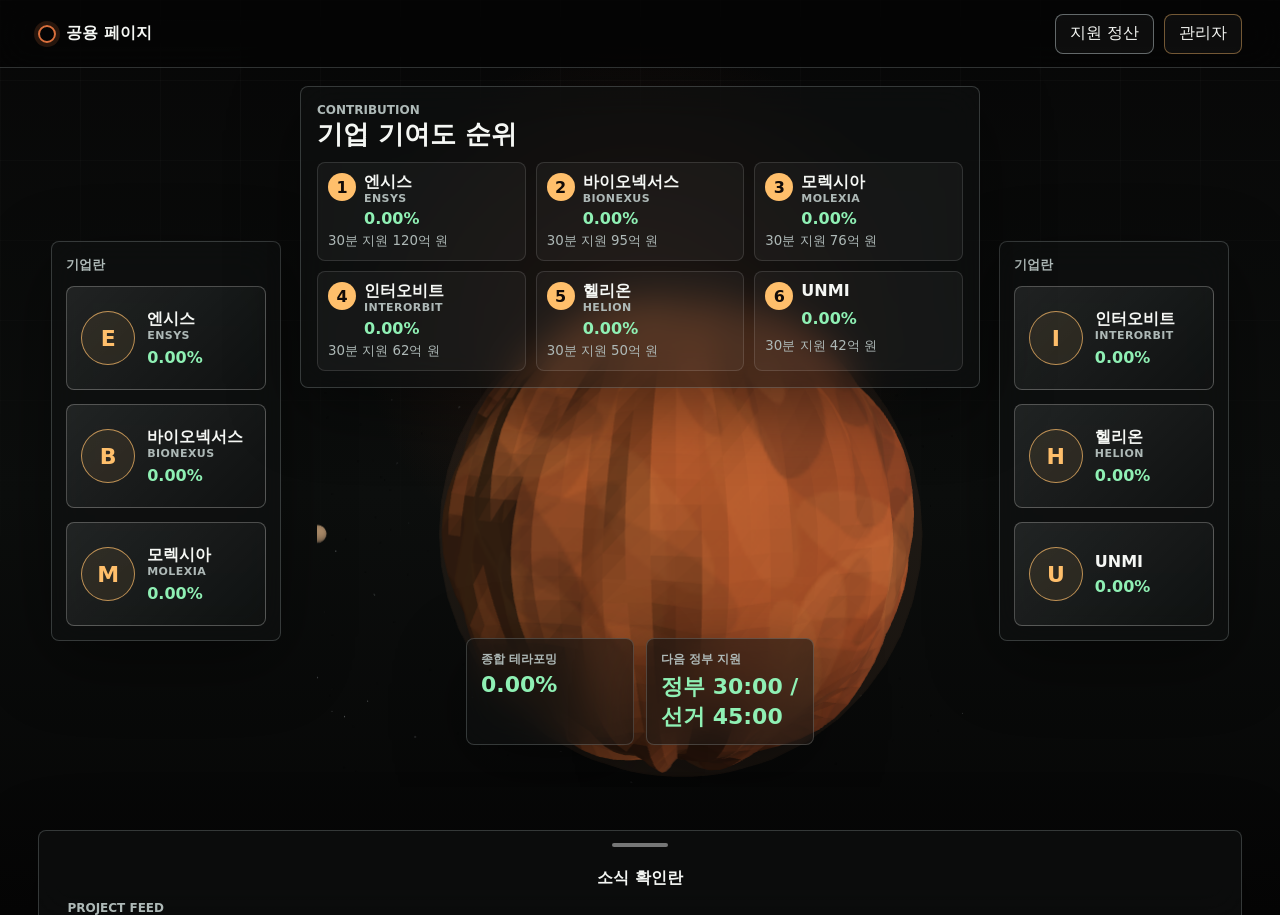
==== commit 26ccf898: "Add files via upload" ====
--- a/index.html
+++ b/index.html
@@ -5,7 +5,7 @@
     <meta name="viewport" content="width=device-width, initial-scale=1" />
     <title>공용 페이지 | Mars Terraforming Commons</title>
     <link rel="icon" href="data:image/svg+xml,%3Csvg xmlns='http://www.w3.org/2000/svg' viewBox='0 0 64 64'%3E%3Ccircle cx='32' cy='32' r='22' fill='%23d96f3c'/%3E%3Ccircle cx='24' cy='24' r='5' fill='%235f241b' opacity='.8'/%3E%3Ccircle cx='42' cy='38' r='7' fill='%239d3e22' opacity='.75'/%3E%3C/svg%3E" />
-    <link rel="stylesheet" href="./css/styles.css?v=18" />
+    <link rel="stylesheet" href="./css/styles.css?v=19" />
     <script type="importmap">
       {
         "imports": {
--- a/css/styles.css
+++ b/css/styles.css
@@ -1310,6 +1310,7 @@
 .admin-login-panel,
 .admin-dashboard,
 .admin-company-card,
+.admin-budget-panel,
 .admin-reset-panel {
   border: 1px solid var(--line);
   border-radius: 8px;
@@ -1403,6 +1404,43 @@
 .admin-company-list {
   display: grid;
   gap: 14px;
+}
+
+.admin-budget-panel {
+  display: grid;
+  grid-template-columns: minmax(0, 1fr) minmax(320px, 0.8fr);
+  gap: 16px;
+  align-items: end;
+  margin-bottom: 18px;
+  padding: 18px;
+}
+
+.admin-budget-panel h2 {
+  margin: 4px 0 8px;
+}
+
+.admin-budget-panel p {
+  margin: 0;
+  color: var(--muted);
+  line-height: 1.55;
+}
+
+.admin-budget-form {
+  display: grid;
+  grid-template-columns: minmax(0, 1fr) minmax(110px, 0.55fr) auto;
+  gap: 10px;
+  align-items: end;
+}
+
+.admin-budget-form label {
+  display: grid;
+  gap: 8px;
+}
+
+.admin-budget-form span {
+  color: var(--muted);
+  font-size: 12px;
+  font-weight: 800;
 }
 
 .admin-company-card {
@@ -1825,6 +1863,7 @@
   }
 
   .admin-dashboard-heading,
+  .admin-budget-panel,
   .admin-reset-panel,
   .admin-confirm {
     align-items: stretch;
@@ -1834,6 +1873,7 @@
 
   .admin-summary,
   .admin-company-stats,
+  .admin-budget-form,
   .admin-project-item dl {
     grid-template-columns: 1fr;
   }
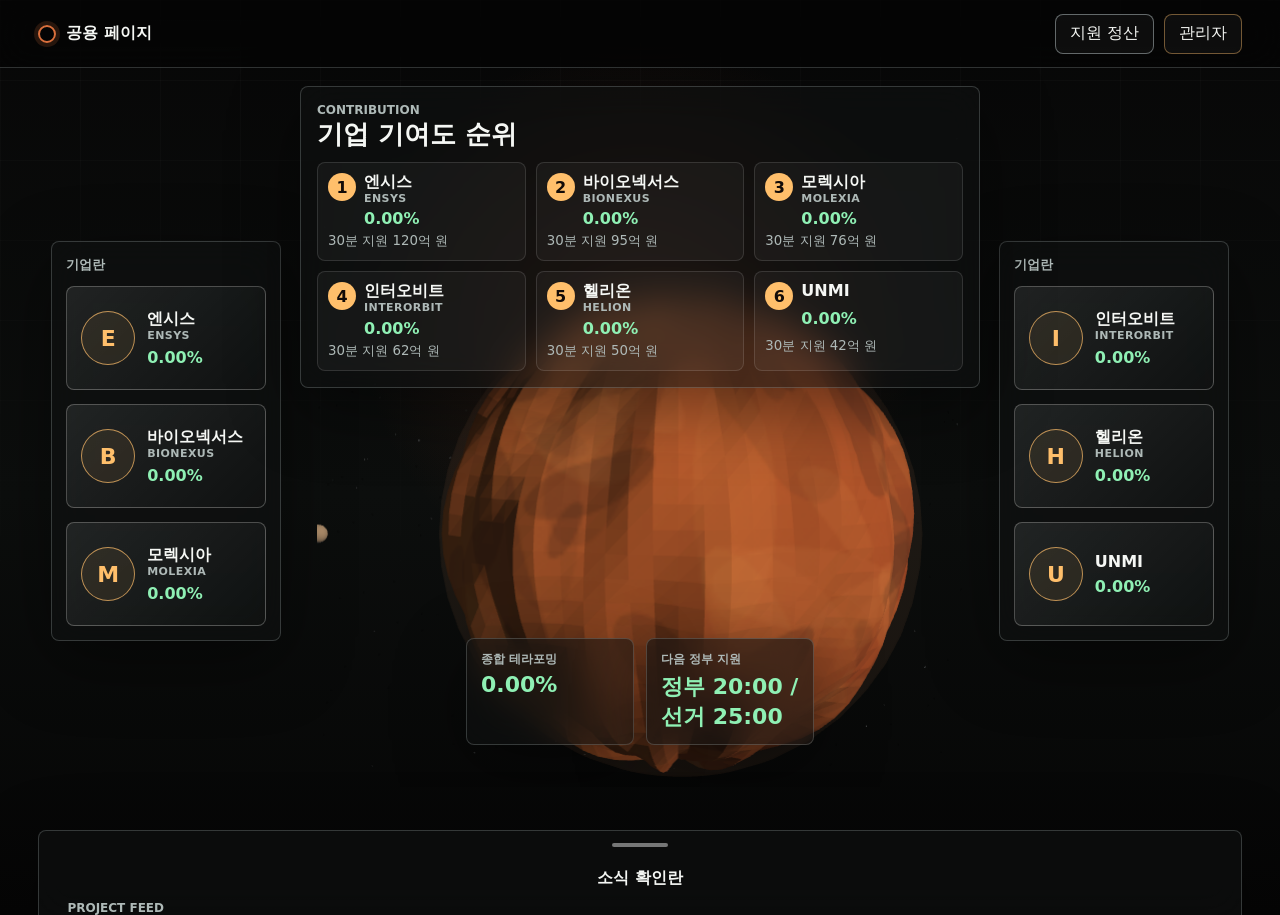
==== commit 509b1106: "Add files via upload" ====
--- a/index.html
+++ b/index.html
@@ -75,6 +75,6 @@
       </div>
     </section>
 
-    <script type="module" src="./js/publicPage.js?v=29"></script>
+    <script type="module" src="./js/publicPage.js?v=36"></script>
   </body>
 </html>
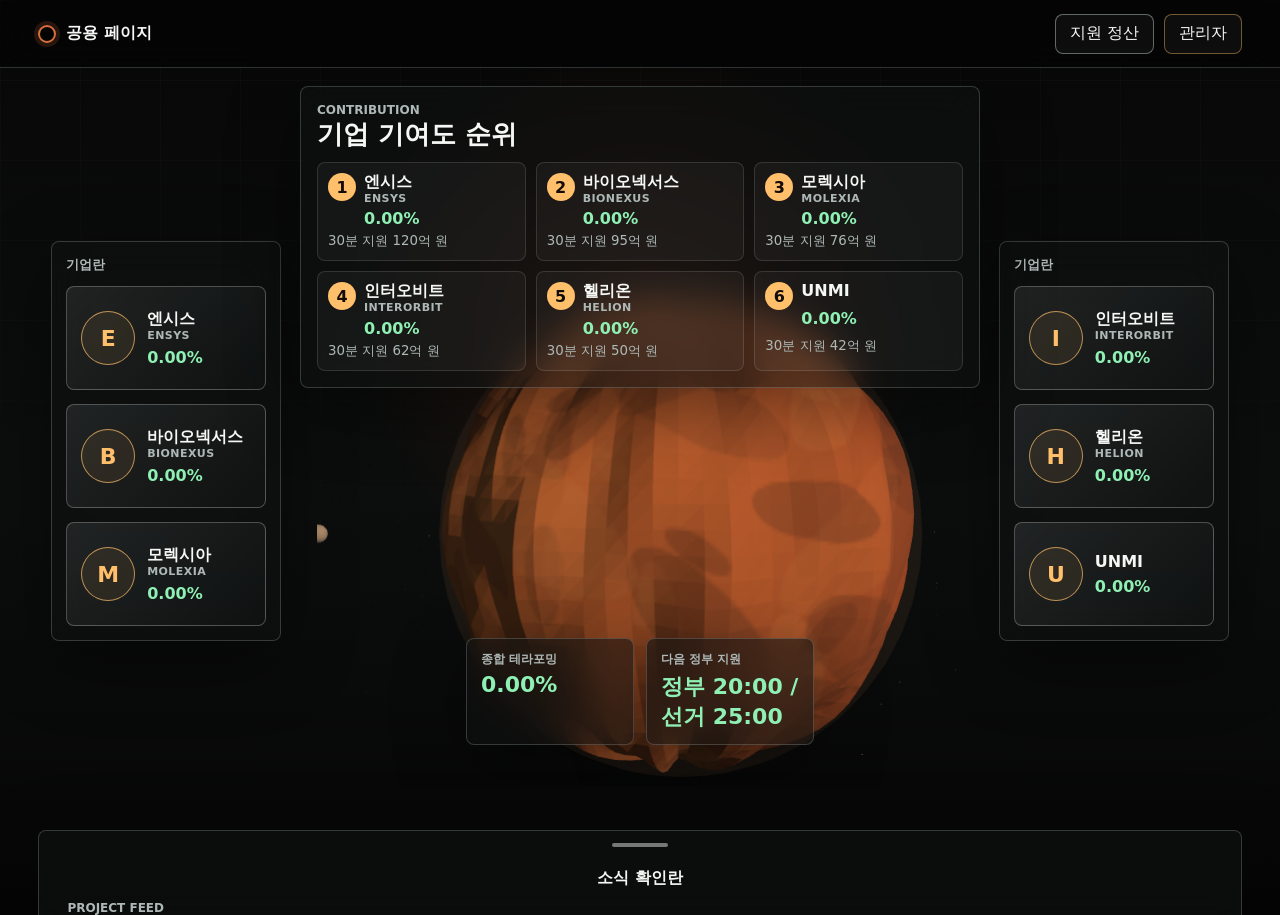
==== commit edc34e08: "Add files via upload" ====
--- a/index.html
+++ b/index.html
@@ -75,6 +75,6 @@
       </div>
     </section>
 
-    <script type="module" src="./js/publicPage.js?v=36"></script>
+    <script type="module" src="./js/publicPage.js?v=39"></script>
   </body>
 </html>
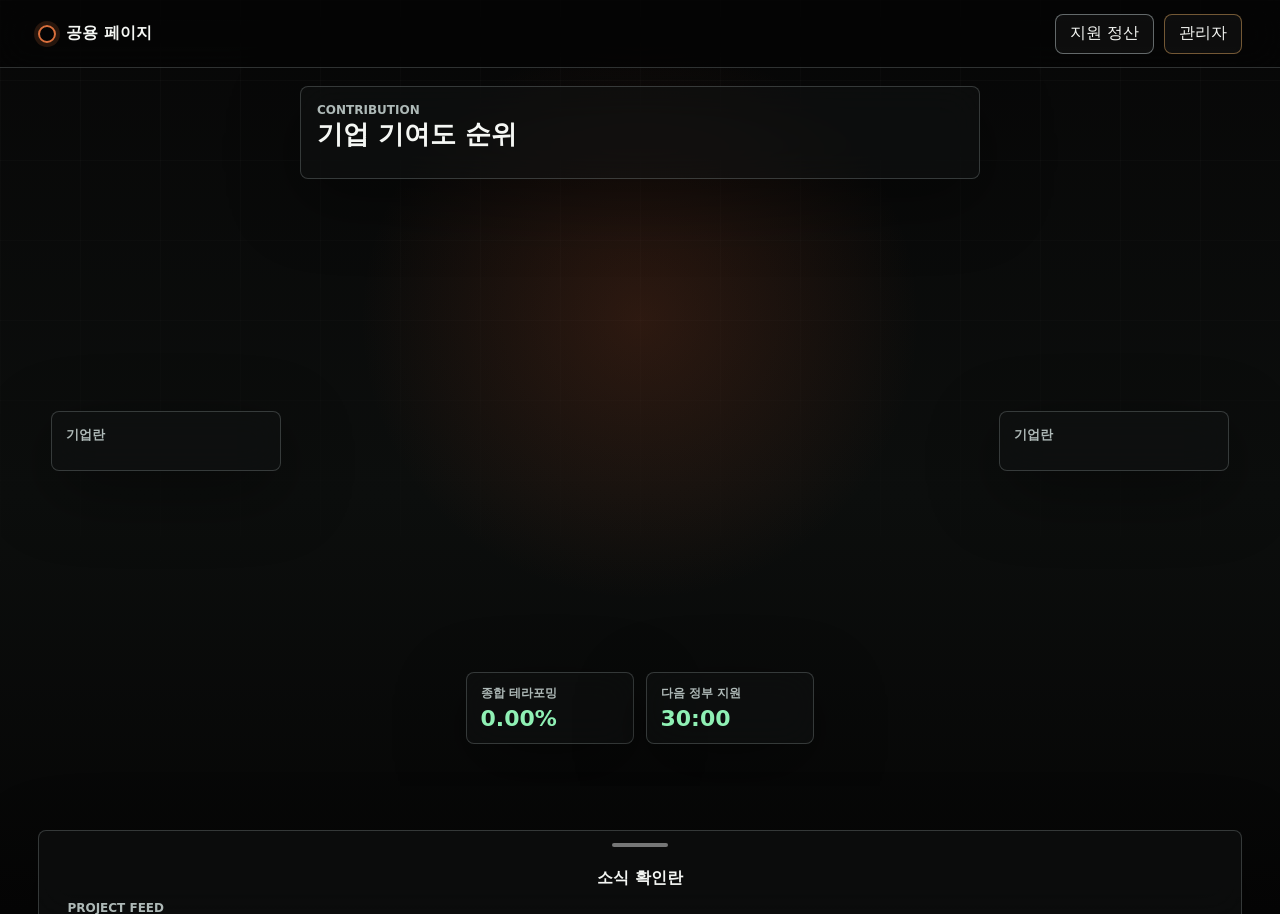
==== commit d0cc1597: "Add files via upload" ====
--- a/index.html
+++ b/index.html
@@ -75,6 +75,6 @@
       </div>
     </section>
 
-    <script type="module" src="./js/publicPage.js?v=39"></script>
+    <script type="module" src="./js/publicPage.js?v=40"></script>
   </body>
 </html>
